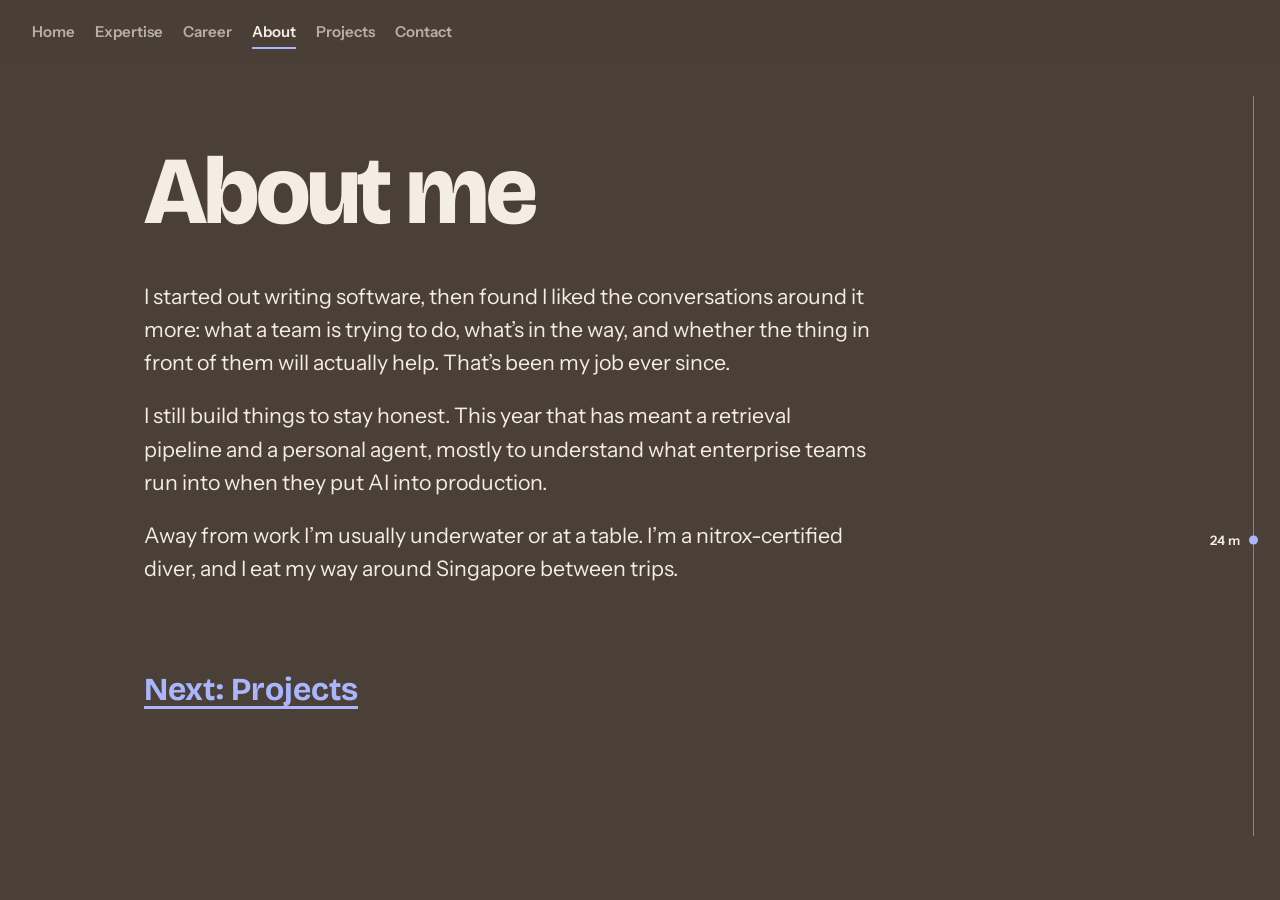
==== about.html @ 646f1074 "Add files via upload" ====
<!doctype html>
<html lang="en">
<head>
<meta charset="utf-8">
<meta name="viewport" content="width=device-width, initial-scale=1">
<title>About me | Tan Xin Lin</title>
<meta name="description" content="About Tan Xin Lin, a solutions engineer and diver based in Singapore.">

<!-- MIXPANEL: paste your Mixpanel snippet here (the <script> block from your
     old page), followed by:  <script src="mixpanel.js"></script>
     and keep mixpanel.js in the repo next to this file. -->

<link rel="preconnect" href="https://fonts.googleapis.com">
<link rel="preconnect" href="https://fonts.gstatic.com" crossorigin>
<link href="https://fonts.googleapis.com/css2?family=Bricolage+Grotesque:opsz,wght@12..96,400..800&family=Instrument+Sans:wght@400..600&display=swap" rel="stylesheet">
<link rel="stylesheet" href="styles.css">
</head>

<body class="page-about">

<div class="progress" aria-hidden="true"></div>

<!-- Depth gauge: --d is this page's position (0 to 5), shared across pages so it glides -->
<div class="gauge" aria-hidden="true"><i style="--d: 3" data-depth="24 m"></i></div>

<nav class="nav" aria-label="Main">
  <a href="index.html">Home</a>
  <a href="expertise.html">Expertise</a>
  <a href="career.html">Career</a>
  <a href="about.html" aria-current="page">About</a>
  <a href="projects.html">Projects</a>
  <a href="contact.html">Contact</a>
</nav>

<main>
  <h1>About me</h1>
  <!-- TODO: your own words -->
  <div class="prose">
    <p>I started out writing software, then found I liked the conversations around it more: what a team is trying to do, what’s in the way, and whether the thing in front of them will actually help. That’s been my job ever since.</p>
    <p>I still build things to stay honest. This year that has meant a retrieval pipeline and a personal agent, mostly to understand what enterprise teams run into when they put AI into production.</p>
    <p>Away from work I’m usually underwater or at a table. I’m a nitrox-certified diver, and I eat my way around Singapore between trips.</p>
  </div>

  <p><a class="next" href="projects.html">Next: Projects</a></p>
</main>

</body>
</html>
---- styles.css ----
/* ==================================================================
   Tan Xin Lin: personal site
   Shared by every page. The site is a descent: each page sits at a
   different depth, light stone at the top and dark espresso at the bottom.
   The five motion techniques are labelled TECHNIQUE 1 to 5 below.
================================================================== */

/* ---------- Tokens ---------- */
:root {
  /* warm neutrals, light to dark */
  --surface:  #EFEAE2;   /* stone */
  --shallow:  #E6DFD3;
  --shallow2: #D9CFBF;   /* sand */
  --mid:      #4A4038;   /* taupe */
  --deep:     #332B26;
  --abyss:    #1C1714;   /* espresso */

  --ink-top:  #221C18;   /* text on the light pages */
  --ink-deep: #F3EDE4;   /* text on the dark pages */

  /* the one accent: ultramarine, with a lighter tint for dark pages */
  --accent-top:    #2440E6;
  --accent-deep:   #A9B6FF;
  --on-accent-top: #FFFFFF;

  --display: "Bricolage Grotesque", "Arial Narrow", system-ui, sans-serif;
  --body: "Instrument Sans", system-ui, -apple-system, "Segoe UI", sans-serif;

  /* TECHNIQUE 5: linear() easing. A spring curve sampled into points,
     used when the depth marker and project titles move. */
  --spring: linear(
    0, 0.009, 0.035 2.1%, 0.141 4.4%, 0.723 12.9%, 0.938 16.7%, 1.017,
    1.077, 1.121, 1.149 24.3%, 1.159, 1.163, 1.161, 1.154 29.9%,
    1.129 32.8%, 1.051 39.6%, 1.017 43.1%, 0.991, 0.977 51%,
    0.974 53.8%, 0.975 57.1%, 0.997 69.8%, 1.003 76.9%, 1.004 83.8%, 1
  );
}

@media (prefers-color-scheme: dark) {
  :root {
    color-scheme: dark;
    --surface:  #2B2521;
    --shallow:  #27211D;
    --shallow2: #231E1A;
    --mid:      #1F1A17;
    --deep:     #1A1613;
    --abyss:    #120F0D;
    --ink-top:  #F3EDE4;
    --accent-top:    #A9B6FF;
    --on-accent-top: #1C1714;
  }
}

/* ---------- One depth per page ---------- */
body {
  --ink: var(--ink-top);
  --accent: var(--accent-top);
  --link: var(--accent);
  --hover-bg: var(--accent);
  --hover-ink: var(--on-accent-top);
}
.page-home      { --bg: linear-gradient(var(--surface), var(--shallow));  --top: var(--surface); --end: var(--shallow); }
.page-expertise { --bg: var(--shallow);                                    --top: var(--shallow); --end: var(--shallow); }
.page-career    { --bg: linear-gradient(var(--shallow), var(--shallow2)); --top: var(--shallow); --end: var(--shallow2); }
.page-about     { --bg: var(--mid);                                        --top: var(--mid);     --end: var(--mid); }
.page-projects  { --bg: var(--deep);                                       --top: var(--deep);    --end: var(--deep); }
.page-contact   { --bg: linear-gradient(var(--deep), var(--abyss));       --top: var(--deep);    --end: var(--abyss); }

.page-about, .page-projects, .page-contact {
  --ink: var(--ink-deep);
  --accent: var(--accent-deep);
  --link: var(--accent);
  --hover-bg: var(--accent);
  --hover-ink: var(--abyss);
}

/* ---------- Base ---------- */
*, *::before, *::after { box-sizing: border-box; }
[hidden] { display: none !important; }

html { background: var(--abyss); }
body {
  margin: 0;
  min-height: 100svh;
  font-family: var(--body);
  font-size: clamp(1rem, 0.95rem + 0.3vw, 1.1875rem);
  line-height: 1.55;
  background: var(--bg);
  color: var(--ink);
  -webkit-font-smoothing: antialiased;
}

h1, h2, h3 { font-family: var(--display); line-height: 1; margin: 0; text-wrap: balance; }
h1 { font-size: clamp(2.75rem, 1.5rem + 6vw, 6rem); font-weight: 800; letter-spacing: -0.03em; }
h3 { font-size: clamp(1.375rem, 1.1rem + 1.4vw, 2rem); font-weight: 700; letter-spacing: -0.015em; line-height: 1.1; }
p  { margin: 0; max-width: 34em; text-wrap: pretty; }
a  { color: var(--link); text-underline-offset: 0.2em; }
:focus-visible { outline: 3px solid currentColor; outline-offset: 4px; border-radius: 4px; }

main {
  width: min(100% - 3rem, 62rem);
  margin-inline: auto;
  padding-block: 9rem 5rem;
  min-height: 100svh;
}
.lead { font-size: 1.25em; margin-top: 1.5rem; }

.button {
  font: inherit; font-weight: 600;
  display: inline-block; padding: 0.8em 1.4em;
  border: 2px solid currentColor; border-radius: 999px;
  background: transparent; color: var(--ink);
  text-decoration: none; cursor: pointer;
  transition: background-color .2s, color .2s, border-color .2s;
}
.button:hover { background: var(--hover-bg); color: var(--hover-ink); border-color: var(--hover-bg); }

/* link to the next page down, at the foot of each page */
.next {
  display: inline-block; margin-top: 5rem;
  font-family: var(--display); font-weight: 700;
  font-size: clamp(1.375rem, 1.1rem + 1.4vw, 2rem);
}

/* ---------- Nav ---------- */
.nav {
  position: fixed; z-index: 6; top: 0; left: 0; right: 0;
  display: flex; gap: 1.25rem;
  padding: 1rem clamp(1rem, 3vw, 2rem);
  font-weight: 600; font-size: 0.9375rem;
  background: color-mix(in srgb, var(--top) 82%, transparent);
  backdrop-filter: blur(10px); -webkit-backdrop-filter: blur(10px);
  overflow-x: auto;
}
.nav a {
  color: var(--ink); text-decoration: none; white-space: nowrap;
  padding-block: 0.25rem;
  border-bottom: 2px solid transparent;
  opacity: 0.65;
}
.nav a:hover { opacity: 1; }
.nav a[aria-current="page"] { opacity: 1; border-bottom-color: var(--accent); }

/* ==================================================================
   TECHNIQUE 1: cross-page view transitions.
   This one rule makes ordinary links between pages animate. The
   browser snapshots the old page and the new page and crossfades.
   Anything with the same view-transition-name on both pages is
   treated as one object and glides from its old place to its new
   one: the nav stays put, and the depth marker sinks or rises.
   (Needs a real server, so it works on Vercel but not when you open
   the files straight from your laptop.)
================================================================== */
@view-transition { navigation: auto; }

.nav     { view-transition-name: site-nav; }
.gauge i { view-transition-name: depth-marker; }

::view-transition-old(root),
::view-transition-new(root) { animation-duration: 0.45s; }

::view-transition-group(depth-marker) {
  animation-duration: 0.9s;
  animation-timing-function: var(--spring);
}

/* ---------- Depth gauge ---------- */
.gauge {
  position: fixed; z-index: 5;
  right: clamp(0.75rem, 2vw, 2rem); top: 6rem; bottom: 4rem;
  width: 1px;
  background: color-mix(in srgb, var(--ink) 40%, transparent);
  pointer-events: none;
}
.gauge i {
  position: absolute; right: -4px;
  top: calc(var(--d) * 20%); translate: 0 -50%;
  width: 9px; height: 9px; border-radius: 50%;
  background: var(--accent);
}
.gauge i::after {
  content: attr(data-depth);
  position: absolute; right: 18px; top: 50%; translate: 0 -50%;
  font: 600 0.8125rem/1 var(--body); color: var(--ink);
  white-space: nowrap;
}
@media (max-width: 48rem) {
  .gauge { right: 0.5rem; }
  .gauge i::after { display: none; }
}

/* ==================================================================
   TECHNIQUE 2: scroll() timeline.
   The bar's animation is tied to how far the page has scrolled, not
   to time. On pages too short to scroll it simply stays hidden.
================================================================== */
.progress {
  position: fixed; z-index: 7; top: 0; left: 0; right: 0; height: 3px;
  background: var(--accent);
  transform-origin: left; scale: 0 1;
}
@supports (animation-timeline: scroll()) {
  .progress {
    animation: grow linear both;
    animation-timeline: scroll(root);
  }
  @keyframes grow { to { scale: 1 1; } }
}

/* ---------- Home ---------- */
.page-home main { display: grid; align-content: end; }
.page-home h1 {
  font-size: clamp(5rem, 24vw, 17rem);
  letter-spacing: -0.055em; margin-left: -0.05em;
}
.actions { display: flex; flex-wrap: wrap; gap: 0.75rem; margin-top: 2.25rem; }

/* ---------- Expertise ---------- */
.areas { margin: 3.5rem 0 0; display: grid; }
.areas > div {
  display: grid; gap: 0.75rem 3rem;
  grid-template-columns: minmax(0, 5fr) minmax(0, 7fr);
  padding-block: 2rem;
  border-top: 1px solid color-mix(in srgb, var(--ink) 25%, transparent);
}
.areas dt {
  font-family: var(--display); font-weight: 700;
  font-size: clamp(1.375rem, 1.1rem + 1.4vw, 2rem);
  line-height: 1.1; letter-spacing: -0.015em;
}
.areas dd { margin: 0; max-width: 34em; }
@media (max-width: 40rem) { .areas > div { grid-template-columns: 1fr; } }

/* ---------- Career ---------- */
.timeline {
  list-style: none; position: relative;
  margin: 4rem 0 0; padding: 0 0 0 2.25rem;
  display: grid; gap: 3.25rem; max-width: 44rem;
}
.timeline::before {            /* the line */
  content: ""; position: absolute; left: 0; top: 0.6rem; bottom: 0.6rem;
  width: 2px; background: currentColor; transform-origin: top;
}
.timeline li { position: relative; }
.timeline li::before {         /* the dot */
  content: ""; position: absolute; left: calc(-2.25rem - 4px); top: 0.45em;
  width: 10px; height: 10px; border-radius: 50%; background: var(--accent);
}
.timeline .when { display: block; font-weight: 600; opacity: 0.7; }
.timeline h3 { margin-block: 0.4rem 0.6rem; }

/* ==================================================================
   TECHNIQUE 3: view() timeline.
   Progress is tied to an element's own trip through the viewport.
   Wrapped so that browsers without support, and people who have
   asked for less motion, just see the finished timeline.
================================================================== */
@media (prefers-reduced-motion: no-preference) {
  @supports (animation-timeline: view()) {
    .timeline::before {
      animation: draw linear both;
      animation-timeline: view();
      animation-range: cover 15% cover 65%;
    }
    @keyframes draw { from { scale: 1 0; } }

    .timeline li {
      animation: surface linear both;
      animation-timeline: view();
      animation-range: entry 10% cover 30%;
    }
    @keyframes surface { from { opacity: 0; translate: -1.5rem 0; } }
  }
}

/* ---------- About ---------- */
.prose { display: grid; gap: 1.25rem; margin-top: 2.5rem; font-size: 1.125em; }

/* ---------- Projects ---------- */
.projects { list-style: none; padding: 0; margin: 3rem 0 0; display: grid; gap: 1rem; }
.project {
  font: inherit; color: inherit; text-align: left; width: 100%;
  display: grid; gap: 0.75rem; padding: 2rem;
  background: color-mix(in srgb, var(--abyss) 45%, transparent);
  border: 1px solid color-mix(in srgb, var(--ink) 20%, transparent);
  border-radius: 6px 28px 6px 28px;
  cursor: pointer; transition: border-color .2s;
}
.project:hover { border-color: var(--accent); }
.project span { opacity: 0.85; max-width: 34em; }

.detail { margin-top: 3rem; display: grid; gap: 1.5rem; }
.detail h2 { font-size: clamp(2.25rem, 1.4rem + 5vw, 5rem); font-weight: 700; letter-spacing: -0.02em; }
.detail dl { display: grid; grid-template-columns: max-content 1fr; gap: 0.5rem 2rem; margin: 0; }
.detail dt { opacity: 0.7; }
.detail dd { margin: 0; }
.back {
  font: inherit; color: var(--accent); background: none; border: 0; padding: 0;
  cursor: pointer; text-decoration: underline; text-underline-offset: 0.2em;
  justify-self: start;
}

/* ==================================================================
   TECHNIQUE 4: same-page view transitions.
   On the Projects page, site.js swaps the list for a detail view
   inside document.startViewTransition(). The clicked title and the
   detail title share a name, so one morphs into the other.
================================================================== */
.detail h2 { view-transition-name: project-title; }
::view-transition-group(project-title) {
  animation-duration: 0.7s;
  animation-timing-function: var(--spring);
}

/* ---------- Contact ---------- */
.email {
  display: inline-block; margin-top: 2.5rem;
  font-family: var(--display); font-weight: 700;
  font-size: clamp(1.5rem, 0.8rem + 4.5vw, 3.75rem);
  letter-spacing: -0.02em; line-height: 1.1;
  overflow-wrap: anywhere;
}
.elsewhere { list-style: none; padding: 0; margin: 2.5rem 0 0; display: flex; flex-wrap: wrap; gap: 0.75rem; }

/* ---------- Less motion on request ---------- */
@media (prefers-reduced-motion: reduce) {
  @view-transition { navigation: none; }
  ::view-transition-group(*),
  ::view-transition-old(*),
  ::view-transition-new(*) { animation: none !important; }
}
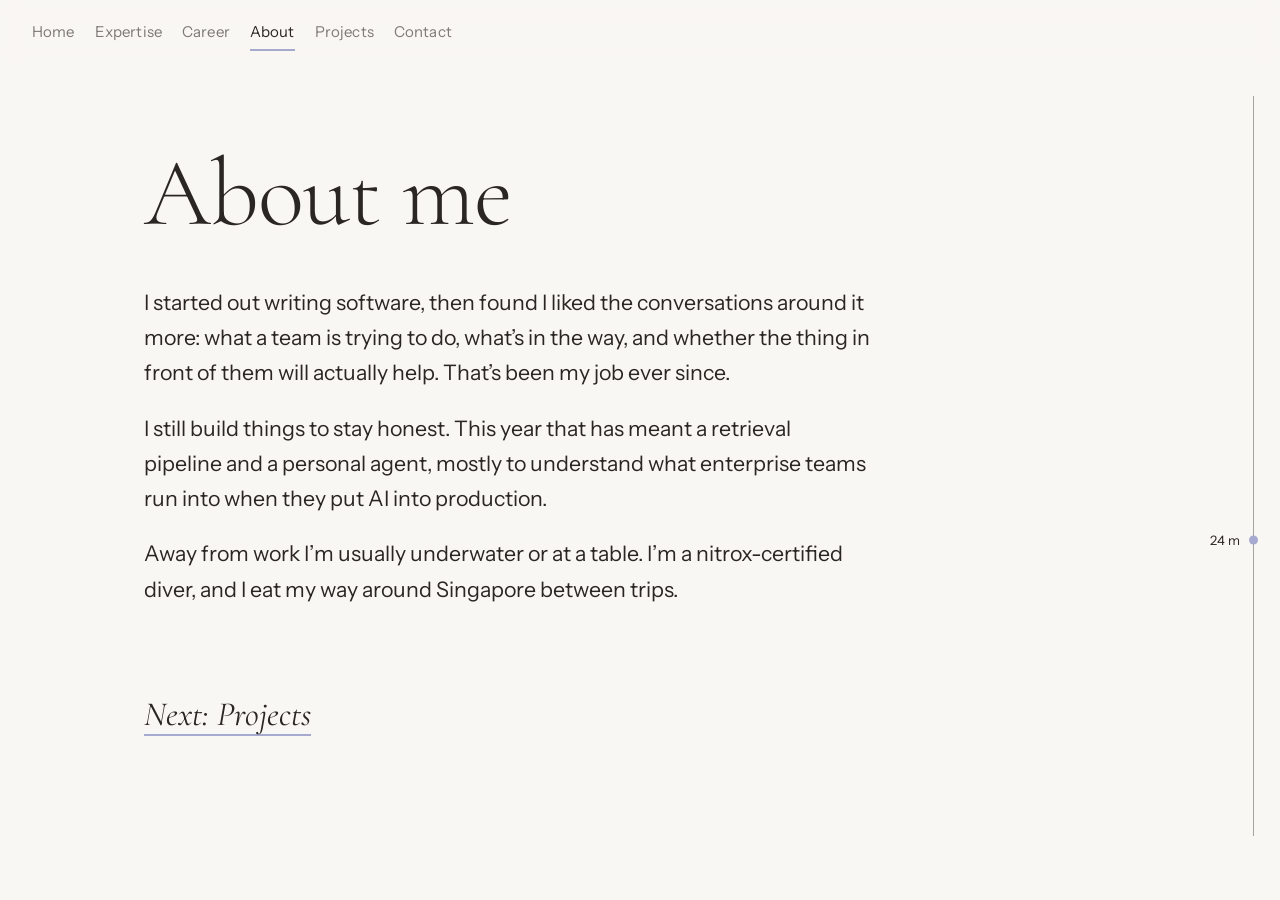
==== commit 355373c0: "Restyle site with light serif headings and new palette - Swap Bricolage Grotesque for Cormorant Gara" ====
--- a/about.html
+++ b/about.html
@@ -12,7 +12,7 @@
 
 <link rel="preconnect" href="https://fonts.googleapis.com">
 <link rel="preconnect" href="https://fonts.gstatic.com" crossorigin>
-<link href="https://fonts.googleapis.com/css2?family=Bricolage+Grotesque:opsz,wght@12..96,400..800&family=Instrument+Sans:wght@400..600&display=swap" rel="stylesheet">
+<link href="https://fonts.googleapis.com/css2?family=Cormorant+Garamond:ital,wght@0,300..600;1,300..600&family=Instrument+Sans:wght@400..600&display=swap" rel="stylesheet">
 <link rel="stylesheet" href="styles.css">
 </head>
 
--- a/styles.css
+++ b/styles.css
@@ -7,23 +7,16 @@
 
 /* ---------- Tokens ---------- */
 :root {
-  /* warm neutrals, light to dark */
-  --surface:  #EFEAE2;   /* stone */
-  --shallow:  #E6DFD3;
-  --shallow2: #D9CFBF;   /* sand */
-  --mid:      #4A4038;   /* taupe */
-  --deep:     #332B26;
-  --abyss:    #1C1714;   /* espresso */
-
-  --ink-top:  #221C18;   /* text on the light pages */
-  --ink-deep: #F3EDE4;   /* text on the dark pages */
-
-  /* the one accent: ultramarine, with a lighter tint for dark pages */
-  --accent-top:    #2440E6;
-  --accent-deep:   #A9B6FF;
-  --on-accent-top: #FFFFFF;
-
-  --display: "Bricolage Grotesque", "Arial Narrow", system-ui, sans-serif;
+  color-scheme: light;
+  --paper:    #F9F7F3;   /* background on every page */
+  --ink:      #2A2623;   /* text */
+  --muted:    #6E6760;   /* secondary text */
+
+  /* two accents, both pale: use for lines, dots and fills, not for text */
+  --accent:   #A6A9D0;   /* periwinkle */
+  --accent-2: #E5AEA9;   /* blush */
+
+  --display: "Cormorant Garamond", "Iowan Old Style", Georgia, serif;
   --body: "Instrument Sans", system-ui, -apple-system, "Segoe UI", sans-serif;
 
   /* TECHNIQUE 5: linear() easing. A spring curve sampled into points,
@@ -36,65 +29,33 @@
   );
 }
 
-@media (prefers-color-scheme: dark) {
-  :root {
-    color-scheme: dark;
-    --surface:  #2B2521;
-    --shallow:  #27211D;
-    --shallow2: #231E1A;
-    --mid:      #1F1A17;
-    --deep:     #1A1613;
-    --abyss:    #120F0D;
-    --ink-top:  #F3EDE4;
-    --accent-top:    #A9B6FF;
-    --on-accent-top: #1C1714;
-  }
-}
-
-/* ---------- One depth per page ---------- */
-body {
-  --ink: var(--ink-top);
-  --accent: var(--accent-top);
-  --link: var(--accent);
-  --hover-bg: var(--accent);
-  --hover-ink: var(--on-accent-top);
-}
-.page-home      { --bg: linear-gradient(var(--surface), var(--shallow));  --top: var(--surface); --end: var(--shallow); }
-.page-expertise { --bg: var(--shallow);                                    --top: var(--shallow); --end: var(--shallow); }
-.page-career    { --bg: linear-gradient(var(--shallow), var(--shallow2)); --top: var(--shallow); --end: var(--shallow2); }
-.page-about     { --bg: var(--mid);                                        --top: var(--mid);     --end: var(--mid); }
-.page-projects  { --bg: var(--deep);                                       --top: var(--deep);    --end: var(--deep); }
-.page-contact   { --bg: linear-gradient(var(--deep), var(--abyss));       --top: var(--deep);    --end: var(--abyss); }
-
-.page-about, .page-projects, .page-contact {
-  --ink: var(--ink-deep);
-  --accent: var(--accent-deep);
-  --link: var(--accent);
-  --hover-bg: var(--accent);
-  --hover-ink: var(--abyss);
-}
-
 /* ---------- Base ---------- */
 *, *::before, *::after { box-sizing: border-box; }
 [hidden] { display: none !important; }
 
-html { background: var(--abyss); }
+html { background: var(--paper); }
 body {
   margin: 0;
   min-height: 100svh;
   font-family: var(--body);
   font-size: clamp(1rem, 0.95rem + 0.3vw, 1.1875rem);
-  line-height: 1.55;
-  background: var(--bg);
+  line-height: 1.65;
+  background: var(--paper);
   color: var(--ink);
   -webkit-font-smoothing: antialiased;
 }
 
-h1, h2, h3 { font-family: var(--display); line-height: 1; margin: 0; text-wrap: balance; }
-h1 { font-size: clamp(2.75rem, 1.5rem + 6vw, 6rem); font-weight: 800; letter-spacing: -0.03em; }
-h3 { font-size: clamp(1.375rem, 1.1rem + 1.4vw, 2rem); font-weight: 700; letter-spacing: -0.015em; line-height: 1.1; }
+h1, h2, h3 { font-family: var(--display); line-height: 1.05; margin: 0; text-wrap: balance; }
+h1 { font-size: clamp(2.75rem, 1.5rem + 6vw, 6rem); font-weight: 300; letter-spacing: -0.01em; }
+h3 { font-size: clamp(1.5rem, 1.2rem + 1.4vw, 2.125rem); font-weight: 400; line-height: 1.15; }
 p  { margin: 0; max-width: 34em; text-wrap: pretty; }
-a  { color: var(--link); text-underline-offset: 0.2em; }
+a  {
+  color: var(--ink);
+  text-decoration-color: var(--accent);
+  text-decoration-thickness: 2px;
+  text-underline-offset: 0.25em;
+}
+a:hover { text-decoration-color: var(--accent-2); }
 :focus-visible { outline: 3px solid currentColor; outline-offset: 4px; border-radius: 4px; }
 
 main {
@@ -106,20 +67,21 @@
 .lead { font-size: 1.25em; margin-top: 1.5rem; }
 
 .button {
-  font: inherit; font-weight: 600;
-  display: inline-block; padding: 0.8em 1.4em;
-  border: 2px solid currentColor; border-radius: 999px;
+  font: inherit; font-weight: 500;
+  display: inline-block; padding: 0.75em 1.5em;
+  border: 1px solid currentColor; border-radius: 999px;
   background: transparent; color: var(--ink);
   text-decoration: none; cursor: pointer;
   transition: background-color .2s, color .2s, border-color .2s;
 }
-.button:hover { background: var(--hover-bg); color: var(--hover-ink); border-color: var(--hover-bg); }
+.button:hover { background: var(--accent); color: var(--ink); border-color: var(--accent); }
+.button:nth-child(2):hover { background: var(--accent-2); border-color: var(--accent-2); }
 
 /* link to the next page down, at the foot of each page */
 .next {
   display: inline-block; margin-top: 5rem;
-  font-family: var(--display); font-weight: 700;
-  font-size: clamp(1.375rem, 1.1rem + 1.4vw, 2rem);
+  font-family: var(--display); font-weight: 400; font-style: italic;
+  font-size: clamp(1.5rem, 1.2rem + 1.4vw, 2.125rem);
 }
 
 /* ---------- Nav ---------- */
@@ -127,8 +89,8 @@
   position: fixed; z-index: 6; top: 0; left: 0; right: 0;
   display: flex; gap: 1.25rem;
   padding: 1rem clamp(1rem, 3vw, 2rem);
-  font-weight: 600; font-size: 0.9375rem;
-  background: color-mix(in srgb, var(--top) 82%, transparent);
+  font-weight: 400; font-size: 0.9375rem; letter-spacing: 0.01em;
+  background: color-mix(in srgb, var(--paper) 85%, transparent);
   backdrop-filter: blur(10px); -webkit-backdrop-filter: blur(10px);
   overflow-x: auto;
 }
@@ -136,7 +98,7 @@
   color: var(--ink); text-decoration: none; white-space: nowrap;
   padding-block: 0.25rem;
   border-bottom: 2px solid transparent;
-  opacity: 0.65;
+  opacity: 0.6;
 }
 .nav a:hover { opacity: 1; }
 .nav a[aria-current="page"] { opacity: 1; border-bottom-color: var(--accent); }
@@ -181,7 +143,7 @@
 .gauge i::after {
   content: attr(data-depth);
   position: absolute; right: 18px; top: 50%; translate: 0 -50%;
-  font: 600 0.8125rem/1 var(--body); color: var(--ink);
+  font: 400 0.8125rem/1 var(--body); color: var(--ink);
   white-space: nowrap;
 }
 @media (max-width: 48rem) {
@@ -196,7 +158,7 @@
 ================================================================== */
 .progress {
   position: fixed; z-index: 7; top: 0; left: 0; right: 0; height: 3px;
-  background: var(--accent);
+  background: linear-gradient(90deg, var(--accent), var(--accent-2));
   transform-origin: left; scale: 0 1;
 }
 @supports (animation-timeline: scroll()) {
@@ -210,8 +172,8 @@
 /* ---------- Home ---------- */
 .page-home main { display: grid; align-content: end; }
 .page-home h1 {
-  font-size: clamp(5rem, 24vw, 17rem);
-  letter-spacing: -0.055em; margin-left: -0.05em;
+  font-size: clamp(5rem, 22vw, 15rem);
+  font-weight: 300; letter-spacing: -0.02em; margin-left: -0.04em;
 }
 .actions { display: flex; flex-wrap: wrap; gap: 0.75rem; margin-top: 2.25rem; }
 
@@ -221,12 +183,12 @@
   display: grid; gap: 0.75rem 3rem;
   grid-template-columns: minmax(0, 5fr) minmax(0, 7fr);
   padding-block: 2rem;
-  border-top: 1px solid color-mix(in srgb, var(--ink) 25%, transparent);
+  border-top: 1px solid color-mix(in srgb, var(--ink) 15%, transparent);
 }
 .areas dt {
-  font-family: var(--display); font-weight: 700;
-  font-size: clamp(1.375rem, 1.1rem + 1.4vw, 2rem);
-  line-height: 1.1; letter-spacing: -0.015em;
+  font-family: var(--display); font-weight: 400;
+  font-size: clamp(1.5rem, 1.2rem + 1.4vw, 2.125rem);
+  line-height: 1.15;
 }
 .areas dd { margin: 0; max-width: 34em; }
 @media (max-width: 40rem) { .areas > div { grid-template-columns: 1fr; } }
@@ -239,14 +201,14 @@
 }
 .timeline::before {            /* the line */
   content: ""; position: absolute; left: 0; top: 0.6rem; bottom: 0.6rem;
-  width: 2px; background: currentColor; transform-origin: top;
+  width: 1px; background: var(--accent); transform-origin: top;
 }
 .timeline li { position: relative; }
 .timeline li::before {         /* the dot */
   content: ""; position: absolute; left: calc(-2.25rem - 4px); top: 0.45em;
-  width: 10px; height: 10px; border-radius: 50%; background: var(--accent);
-}
-.timeline .when { display: block; font-weight: 600; opacity: 0.7; }
+  width: 10px; height: 10px; border-radius: 50%; background: var(--accent-2);
+}
+.timeline .when { display: block; font-size: 0.875em; letter-spacing: 0.04em; text-transform: uppercase; color: var(--muted); }
 .timeline h3 { margin-block: 0.4rem 0.6rem; }
 
 /* ==================================================================
@@ -281,22 +243,23 @@
 .project {
   font: inherit; color: inherit; text-align: left; width: 100%;
   display: grid; gap: 0.75rem; padding: 2rem;
-  background: color-mix(in srgb, var(--abyss) 45%, transparent);
-  border: 1px solid color-mix(in srgb, var(--ink) 20%, transparent);
-  border-radius: 6px 28px 6px 28px;
+  background: #FFFFFF;
+  border: 1px solid color-mix(in srgb, var(--ink) 12%, transparent);
+  border-radius: 14px;
   cursor: pointer; transition: border-color .2s;
 }
-.project:hover { border-color: var(--accent); }
-.project span { opacity: 0.85; max-width: 34em; }
+.project:hover { border-color: var(--accent); box-shadow: 0 0 0 3px color-mix(in srgb, var(--accent) 30%, transparent); }
+.project span { color: var(--muted); max-width: 34em; }
 
 .detail { margin-top: 3rem; display: grid; gap: 1.5rem; }
-.detail h2 { font-size: clamp(2.25rem, 1.4rem + 5vw, 5rem); font-weight: 700; letter-spacing: -0.02em; }
+.detail h2 { font-size: clamp(2.25rem, 1.4rem + 5vw, 5rem); font-weight: 300; }
 .detail dl { display: grid; grid-template-columns: max-content 1fr; gap: 0.5rem 2rem; margin: 0; }
-.detail dt { opacity: 0.7; }
+.detail dt { color: var(--muted); }
 .detail dd { margin: 0; }
 .back {
-  font: inherit; color: var(--accent); background: none; border: 0; padding: 0;
-  cursor: pointer; text-decoration: underline; text-underline-offset: 0.2em;
+  font: inherit; color: var(--ink); background: none; border: 0; padding: 0;
+  cursor: pointer; text-decoration: underline; text-decoration-color: var(--accent);
+  text-decoration-thickness: 2px; text-underline-offset: 0.25em;
   justify-self: start;
 }
 
@@ -315,9 +278,9 @@
 /* ---------- Contact ---------- */
 .email {
   display: inline-block; margin-top: 2.5rem;
-  font-family: var(--display); font-weight: 700;
-  font-size: clamp(1.5rem, 0.8rem + 4.5vw, 3.75rem);
-  letter-spacing: -0.02em; line-height: 1.1;
+  font-family: var(--display); font-weight: 300; font-style: italic;
+  font-size: clamp(1.75rem, 0.9rem + 4.5vw, 4rem);
+  line-height: 1.1;
   overflow-wrap: anywhere;
 }
 .elsewhere { list-style: none; padding: 0; margin: 2.5rem 0 0; display: flex; flex-wrap: wrap; gap: 0.75rem; }
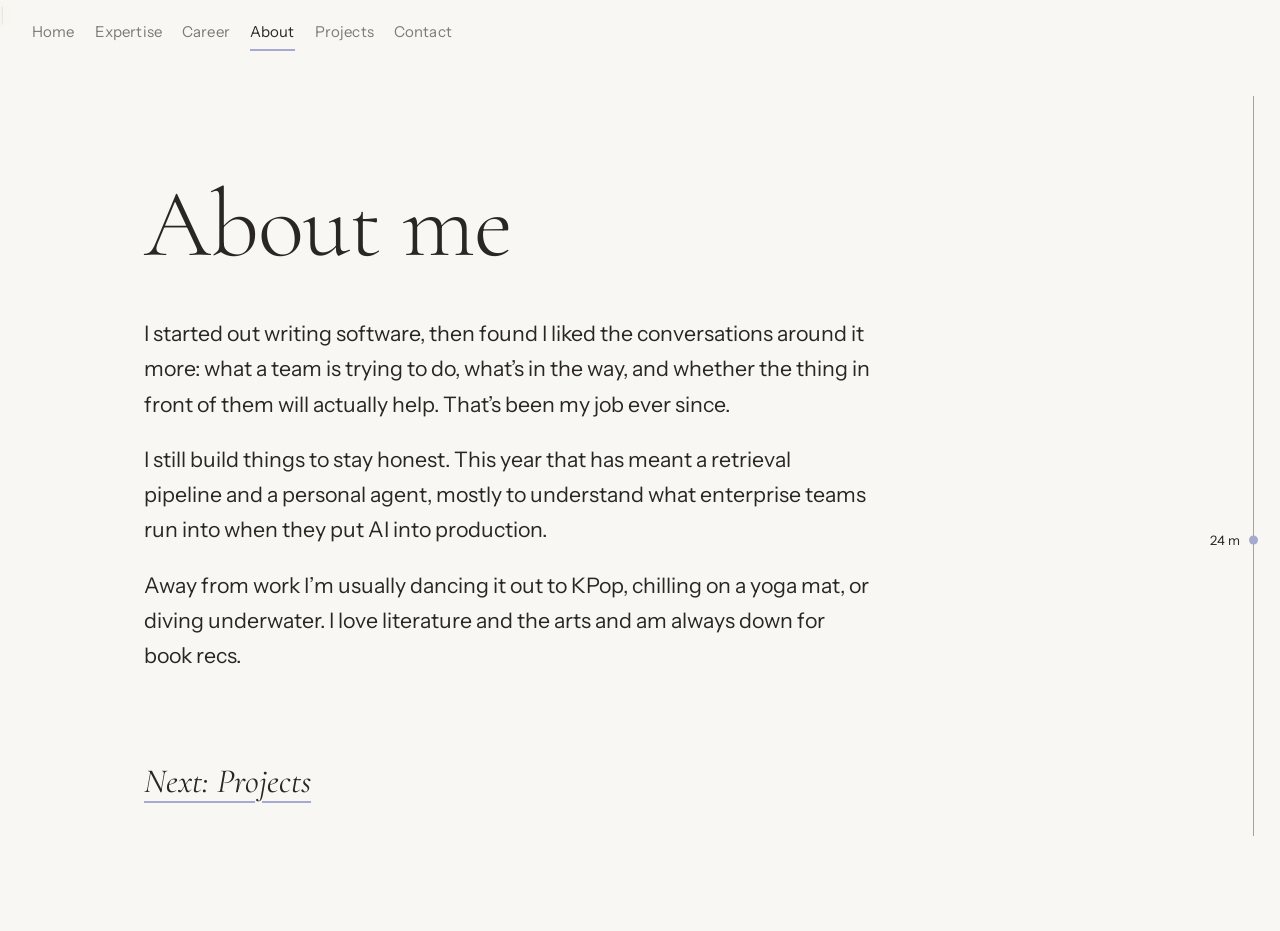
==== commit df4148d9: "update pages with mixpanel tracking" ====
--- a/about.html
+++ b/about.html
@@ -9,6 +9,10 @@
 <!-- MIXPANEL: paste your Mixpanel snippet here (the <script> block from your
      old page), followed by:  <script src="mixpanel.js"></script>
      and keep mixpanel.js in the repo next to this file. -->
+
+|
+<script src="mixpanel.js" type="text/javascript"></script>
+<script>onAbout()</script>
 
 <link rel="preconnect" href="https://fonts.googleapis.com">
 <link rel="preconnect" href="https://fonts.gstatic.com" crossorigin>
@@ -38,7 +42,7 @@
   <div class="prose">
     <p>I started out writing software, then found I liked the conversations around it more: what a team is trying to do, what’s in the way, and whether the thing in front of them will actually help. That’s been my job ever since.</p>
     <p>I still build things to stay honest. This year that has meant a retrieval pipeline and a personal agent, mostly to understand what enterprise teams run into when they put AI into production.</p>
-    <p>Away from work I’m usually underwater or at a table. I’m a nitrox-certified diver, and I eat my way around Singapore between trips.</p>
+    <p>Away from work I’m usually dancing it out to KPop, chilling on a yoga mat, or diving underwater. I love literature and the arts and am always down for book recs.</p>
   </div>
 
   <p><a class="next" href="projects.html">Next: Projects</a></p>
